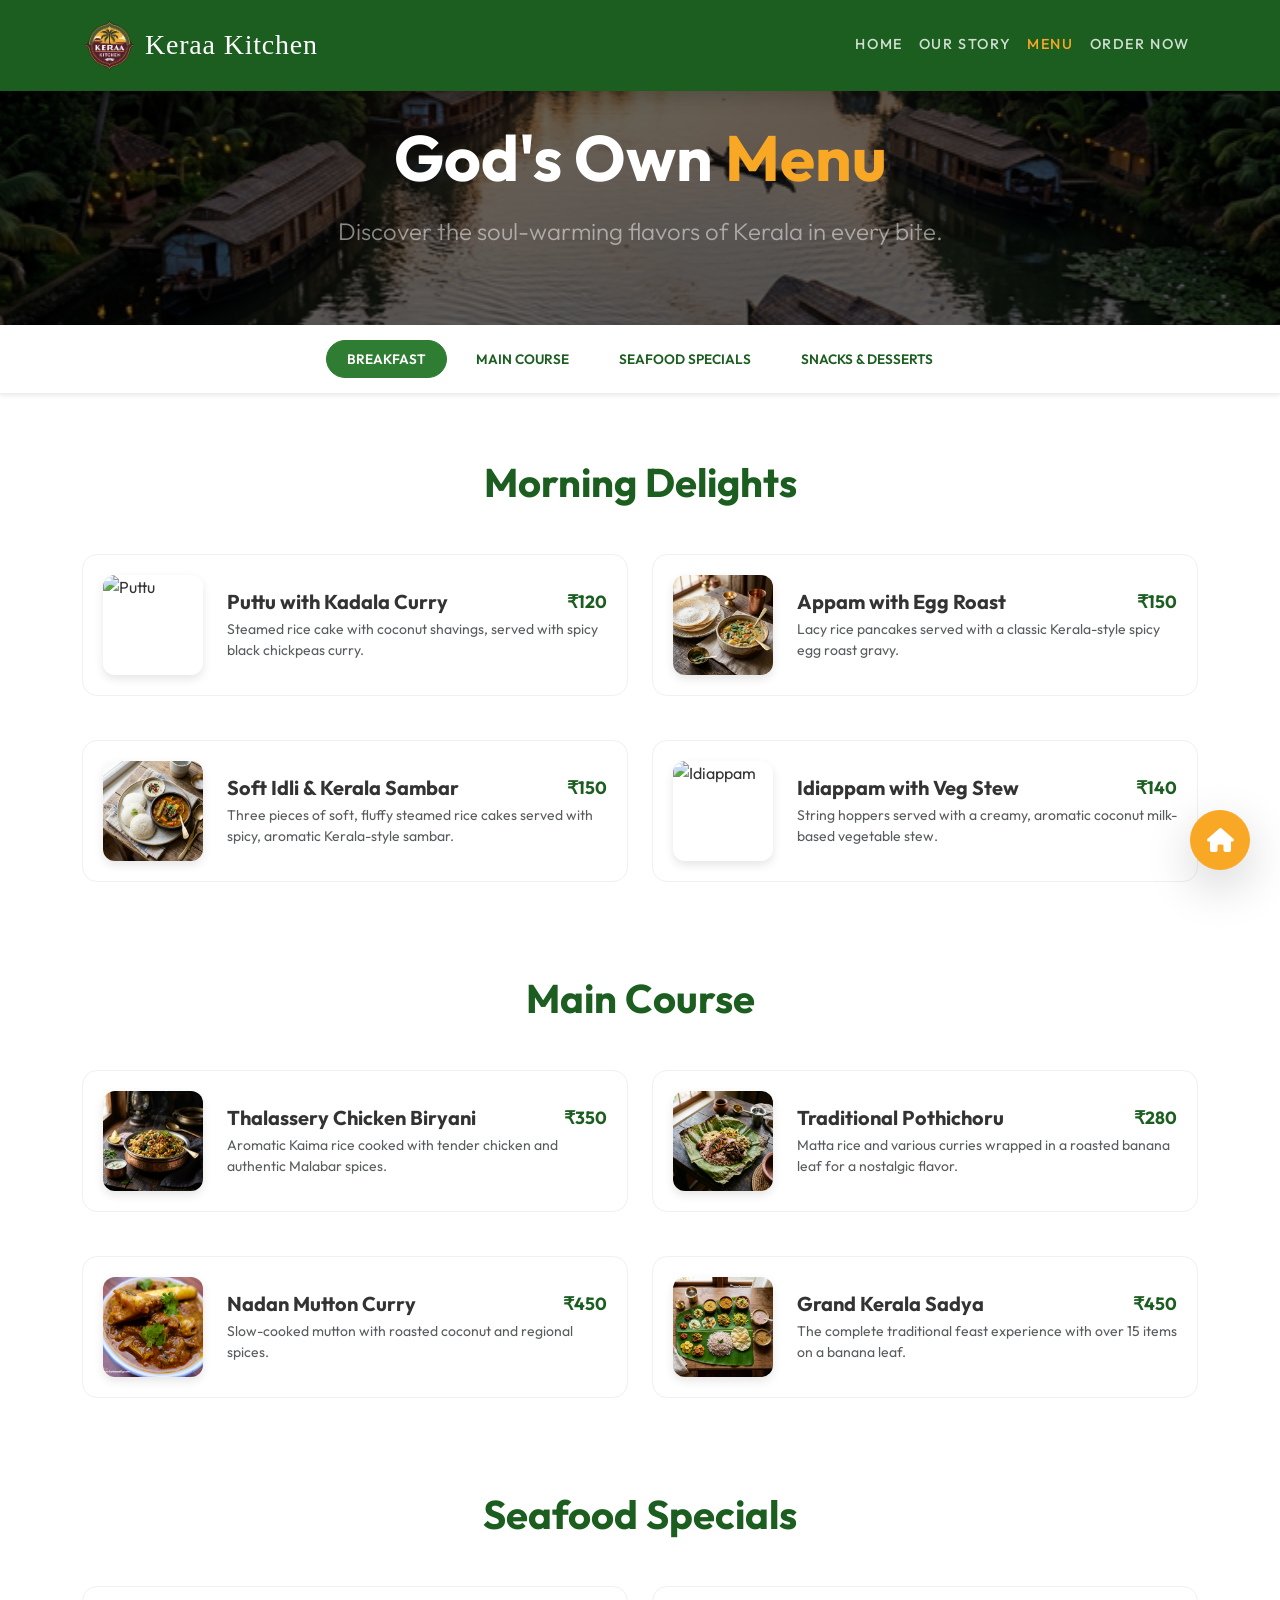
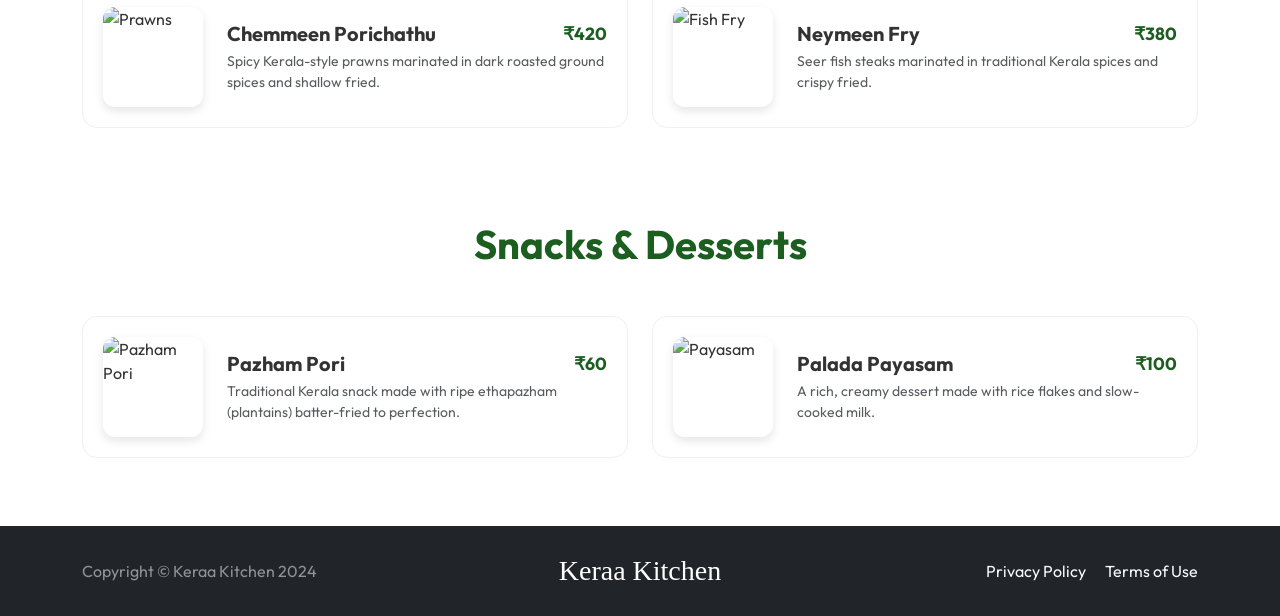
==== menu.html @ bf1129d9 "add detailed menu page" ====
<!DOCTYPE html>
<html lang="en">

<head>
    <meta charset="UTF-8">
    <meta name="viewport" content="width=device-width, initial-scale=1.0">
    <title>Detailed Menu | Keraa Kitchen</title>
    <meta name="description" content="Explore our detailed menu of authentic Kerala cuisines, from traditional breakfast to seafood specialties.">
    
    <!-- Favicon -->
    <link rel="icon" href="assets/images/logo.png" type="image/png">

    <!-- Google Fonts -->
    <link rel="preconnect" href="https://fonts.googleapis.com">
    <link rel="preconnect" href="https://fonts.gstatic.com" crossorigin>
    <link href="https://fonts.googleapis.com/css2?family=Outfit:wght@300;400;500;600;700&family=Playfair+Display:ital,wght@0,400;0,600;0,700;1,400&family=Dyuthi&display=swap" rel="stylesheet">

    <!-- Bootstrap CSS -->
    <link href="https://cdn.jsdelivr.net/npm/bootstrap@5.3.2/dist/css/bootstrap.min.css" rel="stylesheet">

    <!-- FontAwesome for Icons -->
    <link rel="stylesheet" href="https://cdnjs.cloudflare.com/ajax/libs/font-awesome/6.4.2/css/all.min.css">

    <!-- Custom CSS -->
    <link rel="stylesheet" href="styles.css">
</head>

<body>

    <!-- Navigation -->
    <nav class="navbar navbar-expand-lg navbar-dark fixed-top navbar-scrolled" id="mainNav">
        <div class="container">
            <a class="navbar-brand text-white fs-3 font-logo d-flex align-items-center gap-2" href="index.html#home">
                <span class="logo-glossy d-inline-block">
                    <img src="assets/images/logo.png" alt="Logo">
                </span>
                Keraa Kitchen
            </a>
            <button class="navbar-toggler" type="button" data-bs-toggle="collapse" data-bs-target="#navbarResponsive">
                Menu <i class="fas fa-bars ms-1"></i>
            </button>
            <div class="collapse navbar-collapse" id="navbarResponsive">
                <ul class="navbar-nav ms-auto py-4 py-lg-0">
                    <li class="nav-item"><a class="nav-link" href="index.html#home">Home</a></li>
                    <li class="nav-item"><a class="nav-link" href="index.html#about">Our Story</a></li>
                    <li class="nav-item"><a class="nav-link active" href="#">Menu</a></li>
                    <li class="nav-item"><a class="nav-link" href="index.html#contact">Order Now</a></li>
                </ul>
            </div>
        </div>
    </nav>

    <!-- Header -->
    <header class="menu-header">
        <div class="container text-center animate-on-load">
            <h1 class="display-3 fw-bold mb-3">God's Own <span class="text-accent">Menu</span></h1>
            <p class="lead fs-4 text-white-50">Discover the soul-warming flavors of Kerala in every bite.</p>
        </div>
    </header>

    <!-- Category Navigation -->
    <div class="category-nav shadow-sm">
        <div class="container">
            <div class="d-flex justify-content-center flex-wrap gap-2">
                <a href="#breakfast" class="nav-link active">Breakfast</a>
                <a href="#main-course" class="nav-link">Main Course</a>
                <a href="#seafood" class="nav-link">Seafood Specials</a>
                <a href="#snacks" class="nav-link">Snacks & Desserts</a>
            </div>
        </div>
    </div>

    <!-- Menu Sections -->
    <section class="container mb-5">
        
        <!-- Breakfast Section -->
        <div id="breakfast" class="mb-5 pt-4">
            <h2 class="section-heading text-center mb-5">Morning Delights</h2>
            <div class="row g-4">
                <div class="col-lg-6">
                    <div class="menu-item-card d-flex align-items-center gap-4">
                        <img src="https://images.unsplash.com/photo-1610192244261-3f33de3f55e4?auto=format&fit=crop&q=80&w=200&h=200" alt="Puttu" class="menu-item-thumb">
                        <div class="flex-grow-1">
                            <div class="d-flex justify-content-between align-items-center mb-1">
                                <h4 class="h5 mb-0 fw-bold">Puttu with Kadala Curry</h4>
                                <span class="item-price">₹120</span>
                            </div>
                            <p class="text-muted small mb-0">Steamed rice cake with coconut shavings, served with spicy black chickpeas curry.</p>
                        </div>
                    </div>
                </div>
                <div class="col-lg-6">
                    <div class="menu-item-card d-flex align-items-center gap-4">
                        <img src="assets/images/appam.png" alt="Appam" class="menu-item-thumb">
                        <div class="flex-grow-1">
                            <div class="d-flex justify-content-between align-items-center mb-1">
                                <h4 class="h5 mb-0 fw-bold">Appam with Egg Roast</h4>
                                <span class="item-price">₹150</span>
                            </div>
                            <p class="text-muted small mb-0">Lacy rice pancakes served with a classic Kerala-style spicy egg roast gravy.</p>
                        </div>
                    </div>
                </div>
                <div class="col-lg-6">
                    <div class="menu-item-card d-flex align-items-center gap-4">
                        <img src="assets/images/idli.png" alt="Idli" class="menu-item-thumb">
                        <div class="flex-grow-1">
                            <div class="d-flex justify-content-between align-items-center mb-1">
                                <h4 class="h5 mb-0 fw-bold">Soft Idli & Kerala Sambar</h4>
                                <span class="item-price">₹150</span>
                            </div>
                            <p class="text-muted small mb-0">Three pieces of soft, fluffy steamed rice cakes served with spicy, aromatic Kerala-style sambar.</p>
                        </div>
                    </div>
                </div>
                <div class="col-lg-6">
                    <div class="menu-item-card d-flex align-items-center gap-4">
                        <img src="https://images.unsplash.com/photo-1589301760014-d929f3979dbc?auto=format&fit=crop&q=80&w=200&h=200" alt="Idiappam" class="menu-item-thumb">
                        <div class="flex-grow-1">
                            <div class="d-flex justify-content-between align-items-center mb-1">
                                <h4 class="h5 mb-0 fw-bold">Idiappam with Veg Stew</h4>
                                <span class="item-price">₹140</span>
                            </div>
                            <p class="text-muted small mb-0">String hoppers served with a creamy, aromatic coconut milk-based vegetable stew.</p>
                        </div>
                    </div>
                </div>
            </div>
        </div>

        <!-- Main Course Section -->
        <div id="main-course" class="mb-5 pt-4">
            <h2 class="section-heading text-center mb-5">Main Course</h2>
            <div class="row g-4">
                <div class="col-lg-6">
                    <div class="menu-item-card d-flex align-items-center gap-4">
                        <img src="assets/images/biryani.png" alt="Biryani" class="menu-item-thumb">
                        <div class="flex-grow-1">
                            <div class="d-flex justify-content-between align-items-center mb-1">
                                <h4 class="h5 mb-0 fw-bold">Thalassery Chicken Biryani</h4>
                                <span class="item-price">₹350</span>
                            </div>
                            <p class="text-muted small mb-0">Aromatic Kaima rice cooked with tender chicken and authentic Malabar spices.</p>
                        </div>
                    </div>
                </div>
                <div class="col-lg-6">
                    <div class="menu-item-card d-flex align-items-center gap-4">
                        <img src="assets/images/pothichoru.png" alt="Pothichoru" class="menu-item-thumb">
                        <div class="flex-grow-1">
                            <div class="d-flex justify-content-between align-items-center mb-1">
                                <h4 class="h5 mb-0 fw-bold">Traditional Pothichoru</h4>
                                <span class="item-price">₹280</span>
                            </div>
                            <p class="text-muted small mb-0">Matta rice and various curries wrapped in a roasted banana leaf for a nostalgic flavor.</p>
                        </div>
                    </div>
                </div>
                <div class="col-lg-6">
                    <div class="menu-item-card d-flex align-items-center gap-4">
                        <img src="assets/images/nadan-mutton-curry.jpg" alt="Mutton Curry" class="menu-item-thumb">
                        <div class="flex-grow-1">
                            <div class="d-flex justify-content-between align-items-center mb-1">
                                <h4 class="h5 mb-0 fw-bold">Nadan Mutton Curry</h4>
                                <span class="item-price">₹450</span>
                            </div>
                            <p class="text-muted small mb-0">Slow-cooked mutton with roasted coconut and regional spices.</p>
                        </div>
                    </div>
                </div>
                <div class="col-lg-6">
                    <div class="menu-item-card d-flex align-items-center gap-4">
                        <img src="assets/images/sadya.png" alt="Sadya" class="menu-item-thumb">
                        <div class="flex-grow-1">
                            <div class="d-flex justify-content-between align-items-center mb-1">
                                <h4 class="h5 mb-0 fw-bold">Grand Kerala Sadya</h4>
                                <span class="item-price">₹450</span>
                            </div>
                            <p class="text-muted small mb-0">The complete traditional feast experience with over 15 items on a banana leaf.</p>
                        </div>
                    </div>
                </div>
            </div>
        </div>

        <!-- Seafood Section -->
        <div id="seafood" class="mb-5 pt-4">
            <h2 class="section-heading text-center mb-5">Seafood Specials</h2>
            <div class="row g-4">
                <div class="col-lg-6">
                    <div class="menu-item-card d-flex align-items-center gap-4">
                        <img src="https://upload.wikimedia.org/wikipedia/commons/c/ce/Tasty_fried_prawn_dish.jpg" alt="Prawns" class="menu-item-thumb">
                        <div class="flex-grow-1">
                            <div class="d-flex justify-content-between align-items-center mb-1">
                                <h4 class="h5 mb-0 fw-bold">Chemmeen Porichathu</h4>
                                <span class="item-price">₹420</span>
                            </div>
                            <p class="text-muted small mb-0">Spicy Kerala-style prawns marinated in dark roasted ground spices and shallow fried.</p>
                        </div>
                    </div>
                </div>
                <div class="col-lg-6">
                    <div class="menu-item-card d-flex align-items-center gap-4">
                        <img src="https://upload.wikimedia.org/wikipedia/commons/5/5f/Seer_Fish_Fry_at_Home.jpg" alt="Fish Fry" class="menu-item-thumb">
                        <div class="flex-grow-1">
                            <div class="d-flex justify-content-between align-items-center mb-1">
                                <h4 class="h5 mb-0 fw-bold">Neymeen Fry</h4>
                                <span class="item-price">₹380</span>
                            </div>
                            <p class="text-muted small mb-0">Seer fish steaks marinated in traditional Kerala spices and crispy fried.</p>
                        </div>
                    </div>
                </div>
            </div>
        </div>

        <!-- Snacks & Desserts Section -->
        <div id="snacks" class="mb-5 pt-4">
            <h2 class="section-heading text-center mb-5">Snacks & Desserts</h2>
            <div class="row g-4">
                <div class="col-lg-6">
                    <div class="menu-item-card d-flex align-items-center gap-4">
                        <img src="https://images.unsplash.com/photo-1596797038530-2c39da0a7fd7?auto=format&fit=crop&q=80&w=200&h=200" alt="Pazham Pori" class="menu-item-thumb">
                        <div class="flex-grow-1">
                            <div class="d-flex justify-content-between align-items-center mb-1">
                                <h4 class="h5 mb-0 fw-bold">Pazham Pori</h4>
                                <span class="item-price">₹60</span>
                            </div>
                            <p class="text-muted small mb-0">Traditional Kerala snack made with ripe ethapazham (plantains) batter-fried to perfection.</p>
                        </div>
                    </div>
                </div>
                <div class="col-lg-6">
                    <div class="menu-item-card d-flex align-items-center gap-4">
                        <img src="https://images.unsplash.com/photo-1626082833072-bc3e7428f522?auto=format&fit=crop&q=80&w=200&h=200" alt="Payasam" class="menu-item-thumb">
                        <div class="flex-grow-1">
                            <div class="d-flex justify-content-between align-items-center mb-1">
                                <h4 class="h5 mb-0 fw-bold">Palada Payasam</h4>
                                <span class="item-price">₹100</span>
                            </div>
                            <p class="text-muted small mb-0">A rich, creamy dessert made with rice flakes and slow-cooked milk.</p>
                        </div>
                    </div>
                </div>
            </div>
        </div>

    </section>

    <!-- Footer -->
    <footer class="footer py-4 bg-dark text-white-50">
        <div class="container text-center">
            <div class="row align-items-center">
                <div class="col-lg-4 text-lg-start">Copyright &copy; Keraa Kitchen 2024</div>
                <div class="col-lg-4 my-3 my-lg-0">
                    <a class="navbar-brand text-white fs-3 font-logo" href="index.html#home" style="text-decoration: none;">Keraa Kitchen</a>
                </div>
                <div class="col-lg-4 text-lg-end">
                    <a class="link-light text-decoration-none me-3" href="#!">Privacy Policy</a>
                    <a class="link-light text-decoration-none" href="#!">Terms of Use</a>
                </div>
            </div>
        </div>
    </footer>

    <a href="index.html" class="btn btn-accent btn-lg rounded-circle shadow-lg back-to-home">
        <i class="fa-solid fa-house"></i>
    </a>

    <!-- jQuery & Bootstrap JS -->
    <script src="https://code.jquery.com/jquery-3.7.1.min.js"></script>
    <script src="https://cdn.jsdelivr.net/npm/bootstrap@5.3.2/dist/js/bootstrap.bundle.min.js"></script>
    <script>
        $(document).ready(function() {
            // Category navigation scroll effect
            $('.category-nav .nav-link').on('click', function(event) {
                if (this.hash !== "") {
                    event.preventDefault();
                    var hash = this.hash;
                    $('html, body').animate({
                        scrollTop: $(hash).offset().top - 140
                    }, 500);
                }
            });

            // Update active category on scroll
            $(window).scroll(function() {
                var scrollDistance = $(window).scrollTop();
                
                $('div[id]').each(function(i) {
                    if ($(this).offset().top <= scrollDistance + 160) {
                        $('.category-nav .nav-link').removeClass('active');
                        $('.category-nav .nav-link').eq(i).addClass('active');
                    }
                });
            }).scroll();
        });
    </script>
</body>

</html>
---- styles.css ----
/* Global Variables & Fonts */
:root {
    --primary-color: #2e7d32;      /* Kerala Green */
    --primary-dark: #1b5e20;
    --accent-color: #f9a826;       /* Warm yellow/orange */
    --accent-hover: #f57f17;
    --dark-bg: #121212;
    --light-bg: #f8f9fa;
    --text-main: #333333;
    --text-muted: #6c757d;
    --font-heading: 'Playfair Display', serif;
    --font-body: 'Outfit', sans-serif;
    --font-logo: 'Dyuthi', cursive;
}

html {
    scroll-behavior: smooth;
    scroll-padding-top: 80px; /* Exact final height of shrunk navbar */
}

body {
    font-family: var(--font-body);
    color: var(--text-main);
    overflow-x: hidden;
}

h1, h2, h3, h4, h5, h6, .font-playfair {
    font-family: var(--font-body);
}

.font-logo {
    font-family: var(--font-logo);
}

.text-accent {
    color: var(--accent-color) !important;
}

.btn-accent {
    background-color: var(--accent-color);
    color: #fff;
    border-color: var(--accent-color);
    transition: all 0.3s ease;
}

.btn-accent:hover {
    background-color: var(--accent-hover);
    border-color: var(--accent-hover);
    transform: translateY(-2px);
    box-shadow: 0 10px 20px rgba(249, 168, 38, 0.3) !important;
}

.page-section {
    padding: 6rem 0;
}

.section-heading {
    font-size: 2.5rem;
    font-weight: 700;
    margin-top: 0;
    margin-bottom: 1rem;
    color: var(--primary-dark);
}

.section-subheading {
    font-size: 1.1rem;
    font-weight: 400;
    font-family: var(--font-body);
}

/* Navbar Customization */
#mainNav {
    padding-top: 1.5rem;
    padding-bottom: 1.5rem;
    background-color: transparent;
    transition: padding-top 0.3s, padding-bottom 0.3s, background-color 0.3s;
}

#mainNav .navbar-brand {
    font-family: var(--font-logo);
    font-size: 2rem;
    font-weight: 400;
    letter-spacing: 0.05rem;
}

/* Logo Glossy Animation */
.logo-glossy {
    position: relative;
    overflow: hidden;
    display: inline-block;
}

.logo-glossy::after {
    content: '';
    position: absolute;
    top: 0;
    left: -100%;
    width: 50%;
    height: 100%;
    background: linear-gradient(to right, rgba(255,255,255,0) 0%, rgba(255,255,255,0.8) 50%, rgba(255,255,255,0) 100%);
    transform: skewX(-20deg);
    animation: shine 5s infinite;
}

@keyframes shine {
    0% { left: -100%; }
    20% { left: 200%; }
    100% { left: 200%; }
}

#mainNav .navbar-brand img {
    height: 100%;
    max-height: 55px; /* Keeps it from blowing up the navbar padding */
    width: auto;
    object-fit: contain;
}

#mainNav .nav-link {
    font-weight: 500;
    text-transform: uppercase;
    font-size: 0.9rem;
    letter-spacing: 0.1rem;
    color: rgba(255, 255, 255, 0.8) !important;
    transition: color 0.3s;
}

#mainNav .nav-link:hover, #mainNav .nav-link.active {
    color: var(--accent-color) !important;
}

#mainNav.navbar-scrolled {
    padding-top: 0.8rem;
    padding-bottom: 0.8rem;
    background-color: var(--primary-dark) !important;
    background-image: url('https://www.transparenttextures.com/patterns/leaves-pattern.png');
    background-blend-mode: overlay;
    box-shadow: 0 0.5rem 1rem rgba(0, 0, 0, 0.15);
}

/* Hero Section */
.hero-section {
    position: relative;
    height: 100vh;
    min-height: 600px;
    background: url('assets/images/hero.png') no-repeat center center scroll;
    background-size: cover;
    background-attachment: fixed;
}

.hero-section .overlay {
    position: absolute;
    top: 0;
    left: 0;
    width: 100%;
    height: 100%;
    background: linear-gradient(to bottom, rgba(0,0,0,0.7) 0%, rgba(0,0,0,0.4) 100%);
}

.hero-content {
    position: relative;
    z-index: 2;
    opacity: 0; /* Handled by JS animation */
}

.scroll-indicator {
    position: absolute;
    bottom: 30px;
    left: 50%;
    transform: translateX(-50%);
    z-index: 2;
    animation: bounce 2s infinite;
}

.scroll-indicator a {
    color: white;
    font-size: 2rem;
    opacity: 0.7;
    transition: opacity 0.3s;
}

.scroll-indicator a:hover {
    opacity: 1;
}

@keyframes bounce {
    0%, 20%, 50%, 80%, 100% { transform: translateY(0) translateX(-50%); }
    40% { transform: translateY(-20px) translateX(-50%); }
    60% { transform: translateY(-10px) translateX(-50%); }
}

/* About Section */
.about-image-wrapper {
    position: relative;
    height: 400px;
    background: url('assets/images/sadya.png') no-repeat center center;
    background-size: cover;
    border-radius: 20px;
    box-shadow: 0 1rem 3rem rgba(0,0,0,0.1);
}

.img-badge {
    position: absolute;
    bottom: -20px;
    right: -20px;
    background: #fff;
    padding: 15px 25px;
    border-radius: 50px;
    box-shadow: 0 10px 20px rgba(0,0,0,0.1);
    font-weight: 700;
    color: var(--primary-dark);
    display: flex;
    align-items: center;
    gap: 8px;
}

.img-badge i {
    color: var(--accent-color);
}

.custom-list li {
    margin-bottom: 10px;
}

/* Menu Section */
.menu-card {
    transition: transform 0.3s ease, box-shadow 0.3s ease;
    border-radius: 15px;
    overflow: hidden;
    background: #fff;
}

.menu-card:hover {
    transform: translateY(-10px);
    box-shadow: 0 1rem 3rem rgba(0,0,0,0.15) !important;
}

.card-img-wrapper {
    position: relative;
    overflow: hidden;
    height: 250px;
}

.card-img-wrapper img {
    width: 100%;
    height: 100%;
    object-fit: cover;
    transition: transform 0.5s ease;
}

.menu-card:hover .card-img-wrapper img {
    transform: scale(1.1);
}

.price-tag {
    position: absolute;
    top: 20px;
    right: 20px;
    background: var(--accent-color);
    color: #fff;
    padding: 8px 16px;
    border-radius: 30px;
    font-weight: 700;
    font-family: var(--font-body);
    box-shadow: 0 4px 10px rgba(0,0,0,0.2);
}

/* Parallax Divider Section */
.parallax-section {
    position: relative;
    padding: 8rem 0;
    background: url('assets/images/biryani.png') no-repeat center center fixed;
    background-size: cover;
}

.parallax-overlay {
    position: absolute;
    top: 0;
    left: 0;
    width: 100%;
    height: 100%;
    background: rgba(27, 94, 32, 0.85); /* Green overlay */
}

.z-index-1 {
    position: relative;
    z-index: 1;
}

/* Order Box */
.order-box {
    background: #fff;
    transition: transform 0.3s ease;
}

.order-box:hover {
    transform: translateY(-5px);
}

.btn-social {
    width: 40px;
    height: 40px;
    display: flex;
    align-items: center;
    justify-content: center;
}

/* Fade In Animations via jQuery Class Toggling */
.fade-in-scroll {
    opacity: 0;
    transform: translateY(40px) scale(0.95);
    filter: blur(8px);
    transition: opacity 1s cubic-bezier(0.25, 1, 0.5, 1), 
                transform 1s cubic-bezier(0.25, 1, 0.5, 1),
                filter 1s cubic-bezier(0.25, 1, 0.5, 1);
    will-change: opacity, transform, filter;
}

.fade-in-scroll.visible {
    opacity: 1;
    transform: translateY(0) scale(1);
    filter: blur(0);
}

.delay-1 { transition-delay: 0.2s; }
.delay-2 { transition-delay: 0.4s; }
.delay-3 { transition-delay: 0.6s; }

/* Responsive adjustments */
@media (max-width: 991.98px) {
    #mainNav {
        background-color: var(--primary-dark) !important;
        padding-top: 0.5rem;
        padding-bottom: 0.5rem;
    }
    .hero-section {
        background-attachment: scroll; /* Disable parallax on mobile for better perf */
    }
    .parallax-section {
        background-attachment: scroll;
    }
}

/* Detailed Menu Page Styles */
.menu-header {
    padding: 120px 0 60px;
    background: linear-gradient(rgba(0,0,0,0.6), rgba(0,0,0,0.6)), url('assets/images/hero.png') center/cover;
    text-align: center;
    color: white;
}

.category-nav {
    position: sticky;
    top: 80px;
    background: rgba(255,255,255,0.9);
    backdrop-filter: blur(10px);
    z-index: 100;
    padding: 15px 0;
    border-bottom: 1px solid #eee;
    margin-bottom: 40px;
}

.category-nav .nav-link {
    color: var(--primary-dark);
    font-weight: 600;
    text-transform: uppercase;
    font-size: 0.85rem;
    padding: 8px 20px;
    border-radius: 30px;
    transition: all 0.3s ease;
    border: 1px solid transparent;
}

.category-nav .nav-link:hover, 
.category-nav .nav-link.active {
    background: var(--primary-color);
    color: white !important;
    border-color: var(--primary-color);
}

.menu-item-card {
    background: white;
    padding: 20px;
    border-radius: 15px;
    margin-bottom: 20px;
    transition: all 0.3s ease;
    border: 1px solid #f0f0f0;
}

.menu-item-card:hover {
    transform: translateY(-5px);
    box-shadow: 0 10px 25px rgba(0,0,0,0.05);
    border-color: var(--accent-color);
}

.menu-item-thumb {
    width: 100px;
    height: 100px;
    object-fit: cover;
    border-radius: 12px;
    box-shadow: 0 4px 10px rgba(0,0,0,0.1);
    flex-shrink: 0;
}

.item-price {
    font-weight: 700;
    color: var(--primary-dark);
    font-size: 1.1rem;
}

.back-to-home {
    position: fixed;
    bottom: 30px;
    right: 30px;
    z-index: 1000;
    width: 60px;
    height: 60px;
    display: flex;
    align-items: center;
    justify-content: center;
    font-size: 1.5rem;
}
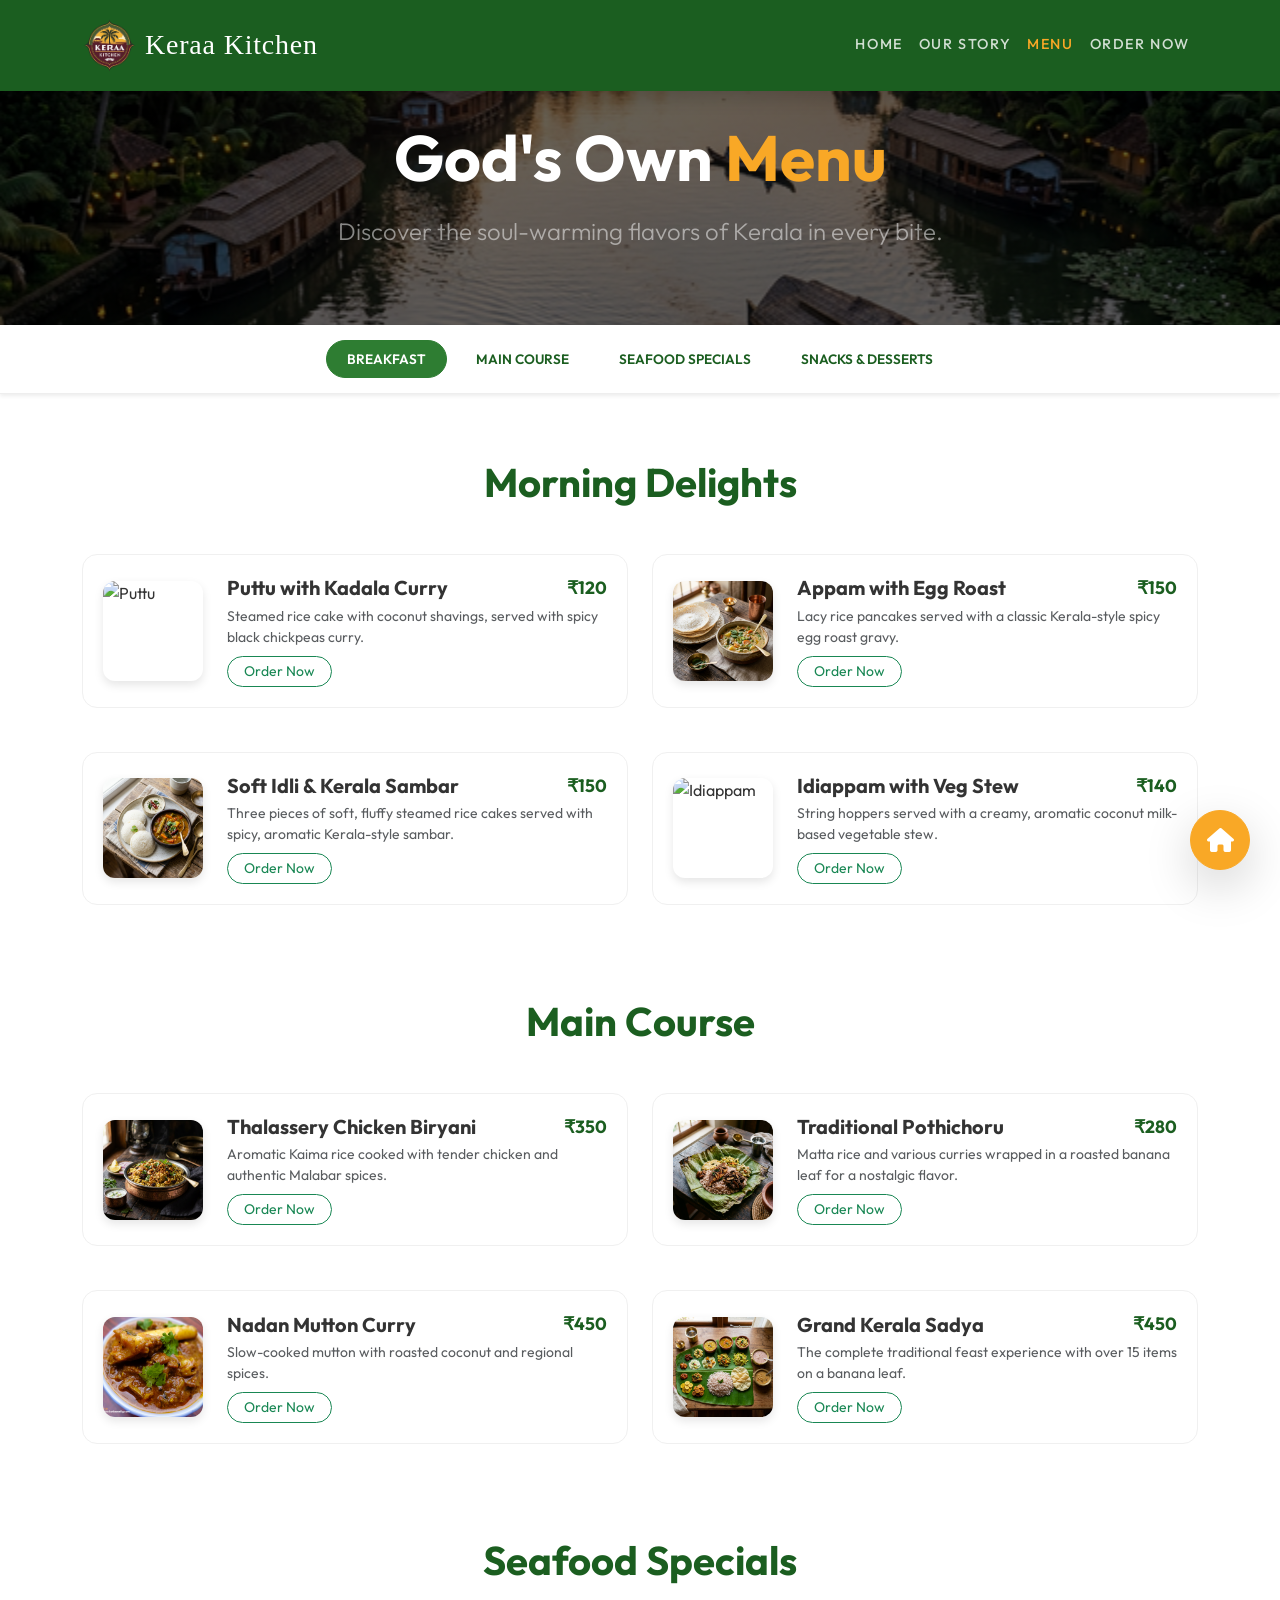
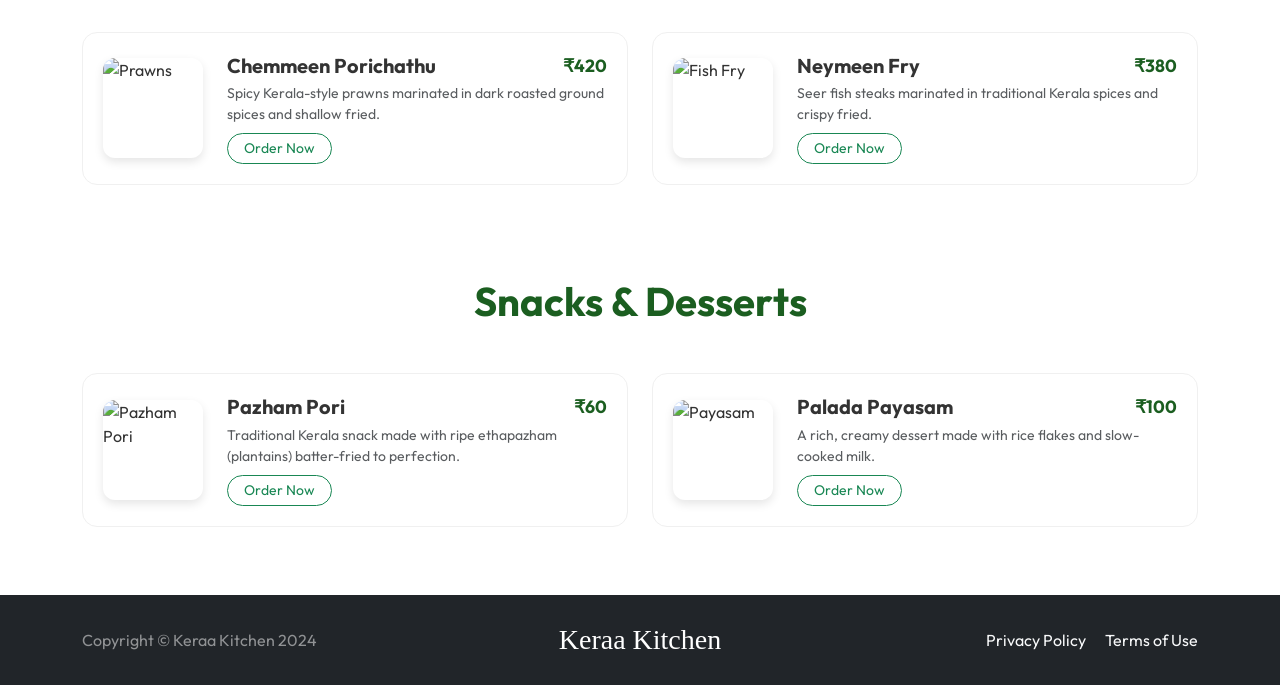
==== commit 2473b843: "order now functionality in menu page" ====
--- a/menu.html
+++ b/menu.html
@@ -86,6 +86,7 @@
                                 <span class="item-price">₹120</span>
                             </div>
                             <p class="text-muted small mb-0">Steamed rice cake with coconut shavings, served with spicy black chickpeas curry.</p>
+                            <a href="tel:+918788608267" class="btn btn-outline-success btn-sm rounded-pill px-3 mt-2">Order Now</a>
                         </div>
                     </div>
                 </div>
@@ -98,6 +99,7 @@
                                 <span class="item-price">₹150</span>
                             </div>
                             <p class="text-muted small mb-0">Lacy rice pancakes served with a classic Kerala-style spicy egg roast gravy.</p>
+                            <a href="tel:+918788608267" class="btn btn-outline-success btn-sm rounded-pill px-3 mt-2">Order Now</a>
                         </div>
                     </div>
                 </div>
@@ -110,6 +112,7 @@
                                 <span class="item-price">₹150</span>
                             </div>
                             <p class="text-muted small mb-0">Three pieces of soft, fluffy steamed rice cakes served with spicy, aromatic Kerala-style sambar.</p>
+                            <a href="tel:+918788608267" class="btn btn-outline-success btn-sm rounded-pill px-3 mt-2">Order Now</a>
                         </div>
                     </div>
                 </div>
@@ -122,6 +125,7 @@
                                 <span class="item-price">₹140</span>
                             </div>
                             <p class="text-muted small mb-0">String hoppers served with a creamy, aromatic coconut milk-based vegetable stew.</p>
+                            <a href="tel:+918788608267" class="btn btn-outline-success btn-sm rounded-pill px-3 mt-2">Order Now</a>
                         </div>
                     </div>
                 </div>
@@ -141,6 +145,7 @@
                                 <span class="item-price">₹350</span>
                             </div>
                             <p class="text-muted small mb-0">Aromatic Kaima rice cooked with tender chicken and authentic Malabar spices.</p>
+                            <a href="tel:+918788608267" class="btn btn-outline-success btn-sm rounded-pill px-3 mt-2">Order Now</a>
                         </div>
                     </div>
                 </div>
@@ -153,6 +158,7 @@
                                 <span class="item-price">₹280</span>
                             </div>
                             <p class="text-muted small mb-0">Matta rice and various curries wrapped in a roasted banana leaf for a nostalgic flavor.</p>
+                            <a href="tel:+918788608267" class="btn btn-outline-success btn-sm rounded-pill px-3 mt-2">Order Now</a>
                         </div>
                     </div>
                 </div>
@@ -165,6 +171,7 @@
                                 <span class="item-price">₹450</span>
                             </div>
                             <p class="text-muted small mb-0">Slow-cooked mutton with roasted coconut and regional spices.</p>
+                            <a href="tel:+918788608267" class="btn btn-outline-success btn-sm rounded-pill px-3 mt-2">Order Now</a>
                         </div>
                     </div>
                 </div>
@@ -177,6 +184,7 @@
                                 <span class="item-price">₹450</span>
                             </div>
                             <p class="text-muted small mb-0">The complete traditional feast experience with over 15 items on a banana leaf.</p>
+                            <a href="tel:+918788608267" class="btn btn-outline-success btn-sm rounded-pill px-3 mt-2">Order Now</a>
                         </div>
                     </div>
                 </div>
@@ -196,6 +204,7 @@
                                 <span class="item-price">₹420</span>
                             </div>
                             <p class="text-muted small mb-0">Spicy Kerala-style prawns marinated in dark roasted ground spices and shallow fried.</p>
+                            <a href="tel:+918788608267" class="btn btn-outline-success btn-sm rounded-pill px-3 mt-2">Order Now</a>
                         </div>
                     </div>
                 </div>
@@ -208,6 +217,7 @@
                                 <span class="item-price">₹380</span>
                             </div>
                             <p class="text-muted small mb-0">Seer fish steaks marinated in traditional Kerala spices and crispy fried.</p>
+                            <a href="tel:+918788608267" class="btn btn-outline-success btn-sm rounded-pill px-3 mt-2">Order Now</a>
                         </div>
                     </div>
                 </div>
@@ -227,6 +237,7 @@
                                 <span class="item-price">₹60</span>
                             </div>
                             <p class="text-muted small mb-0">Traditional Kerala snack made with ripe ethapazham (plantains) batter-fried to perfection.</p>
+                            <a href="tel:+918788608267" class="btn btn-outline-success btn-sm rounded-pill px-3 mt-2">Order Now</a>
                         </div>
                     </div>
                 </div>
@@ -239,6 +250,7 @@
                                 <span class="item-price">₹100</span>
                             </div>
                             <p class="text-muted small mb-0">A rich, creamy dessert made with rice flakes and slow-cooked milk.</p>
+                            <a href="tel:+918788608267" class="btn btn-outline-success btn-sm rounded-pill px-3 mt-2">Order Now</a>
                         </div>
                     </div>
                 </div>
